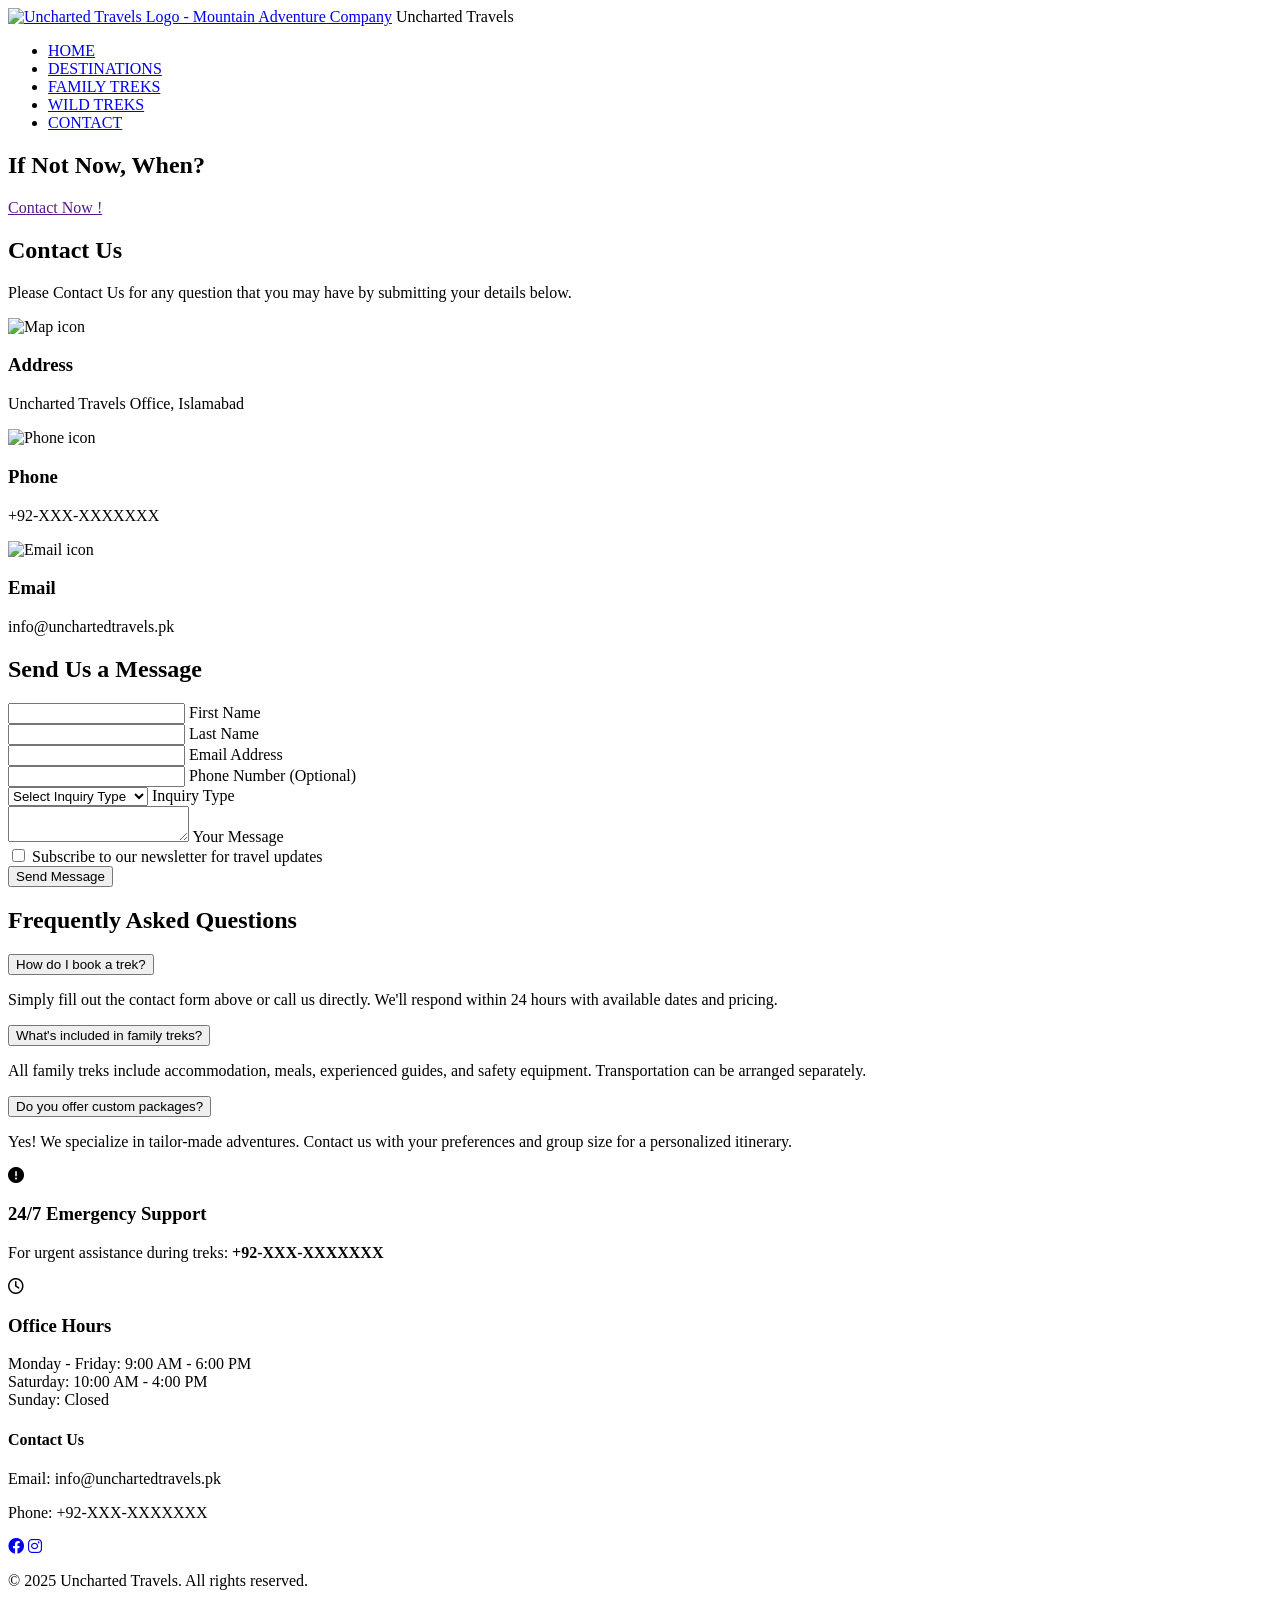
==== contact.html @ 553282b7 "Add files via upload" ====
<!DOCTYPE html>
<html lang="en">

<head>
	<meta charset="utf-8">
	<meta name="viewport" content="width=device-width, initial-scale=1">
	<title>contact</title>
    <link rel="stylesheet" href="https://cdnjs.cloudflare.com/ajax/libs/font-awesome/6.0.0/css/all.min.css">
	<link rel="stylesheet" type="text/css" href="StyleSheet\contact style3.css">
	<link rel="icon" type="image/png" href="htmlpictures/favicon-32x32.png">
</head>

<body>
	<section class="header">

		<nav>
			<a href="index.html"><img src="htmlpictures/Logo1.png"
					alt="Uncharted Travels Logo - Mountain Adventure Company"></a>
					<span class="logo-text">Uncharted Travels</span>
			<div class="nav-links">

				<ul>
					<li><a href="index.html">HOME</a></li>
					<li><a href="destination.html">DESTINATIONS</a></li>
					<li><a href="family.html">FAMILY TREKS</a></li>
					<li><a href="wildtrek.html">WILD TREKS</a></li>
					<li><a href="contact.html">CONTACT</a></li>
				</ul>
			</div>

		</nav>
		<div class="text-box">
			<h1>If Not Now, When?</h1>
			<a href="" class="head-btn">Contact Now !</a>

		</div>

	</section>
	<section class="body">
		<div class="contact">
			<h2>Contact Us</h2>
			<p>Please Contact Us for any question that you may have by submitting your details below.</p>
			<div class="container">
				<div class="contactinfo">
					<div class="box">
						<div class="icon"><img src="htmlpictures/maplogo.png" alt="Map icon"></div>
						<div class="text">
							<h3>Address</h3>
							<p> Uncharted Travels Office, Islamabad</p>

						</div>
					</div>
					<div class="box">
						<div class="icon"><img src="htmlpictures/phonelogo.png" alt="Phone icon"></div>
						<div class="text">
							<h3>Phone</h3>
							<p>+92-XXX-XXXXXXX</p>

						</div>
					</div>
					<div class="box">
						<div class="icon"><img src="htmlpictures/maillogo.png" alt="Email icon"></div>
						<div class="text">
							<h3>Email</h3>
							<p>info@unchartedtravels.pk </p>

						</div>
				</div>
				<div class="ContactForm" id="contact-form">
					<form action="submit-form.php" method="POST">
						<h2>Send Us a Message</h2>

						<div class="form-row">
							<div class="inputbox">
								<input type="text" name="firstname" required>
								<span>First Name</span>
							</div>
							<div class="inputbox">
								<input type="text" name="lastname" required>
								<span>Last Name</span>
							</div>
						</div>

						<div class="inputbox">
							<input type="email" name="email" required>
							<span>Email Address</span>
						</div>

						<div class="inputbox">
							<input type="tel" name="phone">
							<span>Phone Number (Optional)</span>
						</div>

						<div class="inputbox">
							<select name="inquiry_type" required>
								<option value="">Select Inquiry Type</option>
								<option value="booking">Booking Request</option>
								<option value="information">General Information</option>
								<option value="custom">Custom Package</option>
								<option value="support">Customer Support</option>
							</select>
							<span class="select-label">Inquiry Type</span>
						</div>

						<div class="inputbox">
							<textarea name="message" required minlength="10"></textarea>
							<span>Your Message</span>
						</div>

						<div class="checkbox-container">
							<input type="checkbox" id="newsletter" name="newsletter">
							<label for="newsletter">Subscribe to our newsletter for travel updates</label>
						</div>

						<div class="inputbox">
							<input type="submit" value="Send Message" class="submit-btn">
						</div>

						<!-- Success message (hidden by default) -->
						<div class="success-message" style="display: none;">
							<i class="fas fa-check-circle"></i>
							<p>Thank you! We'll get back to you within 24 hours.</p>
						</div>
					</form>
				</div>
			</div>
			<section class="faq-section">
				<h2>Frequently Asked Questions</h2>
				<div class="faq-container">
					<div class="faq-item">
						<button class="faq-question">How do I book a trek?</button>
						<div class="faq-answer">
							<p>Simply fill out the contact form above or call us directly. We'll respond within 24 hours
								with available dates and pricing.</p>
						</div>
					</div>
					<div class="faq-item">
						<button class="faq-question">What's included in family treks?</button>
						<div class="faq-answer">
							<p>All family treks include accommodation, meals, experienced guides, and safety equipment.
								Transportation can be arranged separately.</p>
						</div>
					</div>
					<div class="faq-item">
						<button class="faq-question">Do you offer custom packages?</button>
						<div class="faq-answer">
							<p>Yes! We specialize in tailor-made adventures. Contact us with your preferences and group
								size for a personalized itinerary.</p>
						</div>
					</div>
				</div>
			</section>
			<section class="emergency-banner">
				<div class="emergency-content">
					<i class="fas fa-exclamation-circle"></i>
					<div>
						<h3>24/7 Emergency Support</h3>
						<p>For urgent assistance during treks: <strong>+92-XXX-XXXXXXX</strong></p>
					</div>
				</div>
			</section>
			
			<div class="box">
				<div class="icon"><i class="far fa-clock"></i></div>
				<div class="text">
					<h3>Office Hours</h3>
					<p>Monday - Friday: 9:00 AM - 6:00 PM<br>
						Saturday: 10:00 AM - 4:00 PM<br>
						Sunday: Closed</p>
				</div>
			</div>

	</section>
	<footer>
		<div class="footer-content">
			<div class="contact-info">
				<h4>Contact Us</h4>
				<p>Email: info@unchartedtravels.pk</p>
				<p>Phone: +92-XXX-XXXXXXX</p>
			</div>
			<div class="social-links">
				<a href="#" aria-label="Facebook"><i class="fab fa-facebook"></i></a>
				<a href="#" aria-label="Instagram"><i class="fab fa-instagram"></i></a>
			</div>
		</div>
		<p class="copyright">&copy; 2025 Uncharted Travels. All rights reserved.</p>
	</footer>

</body>

</html>
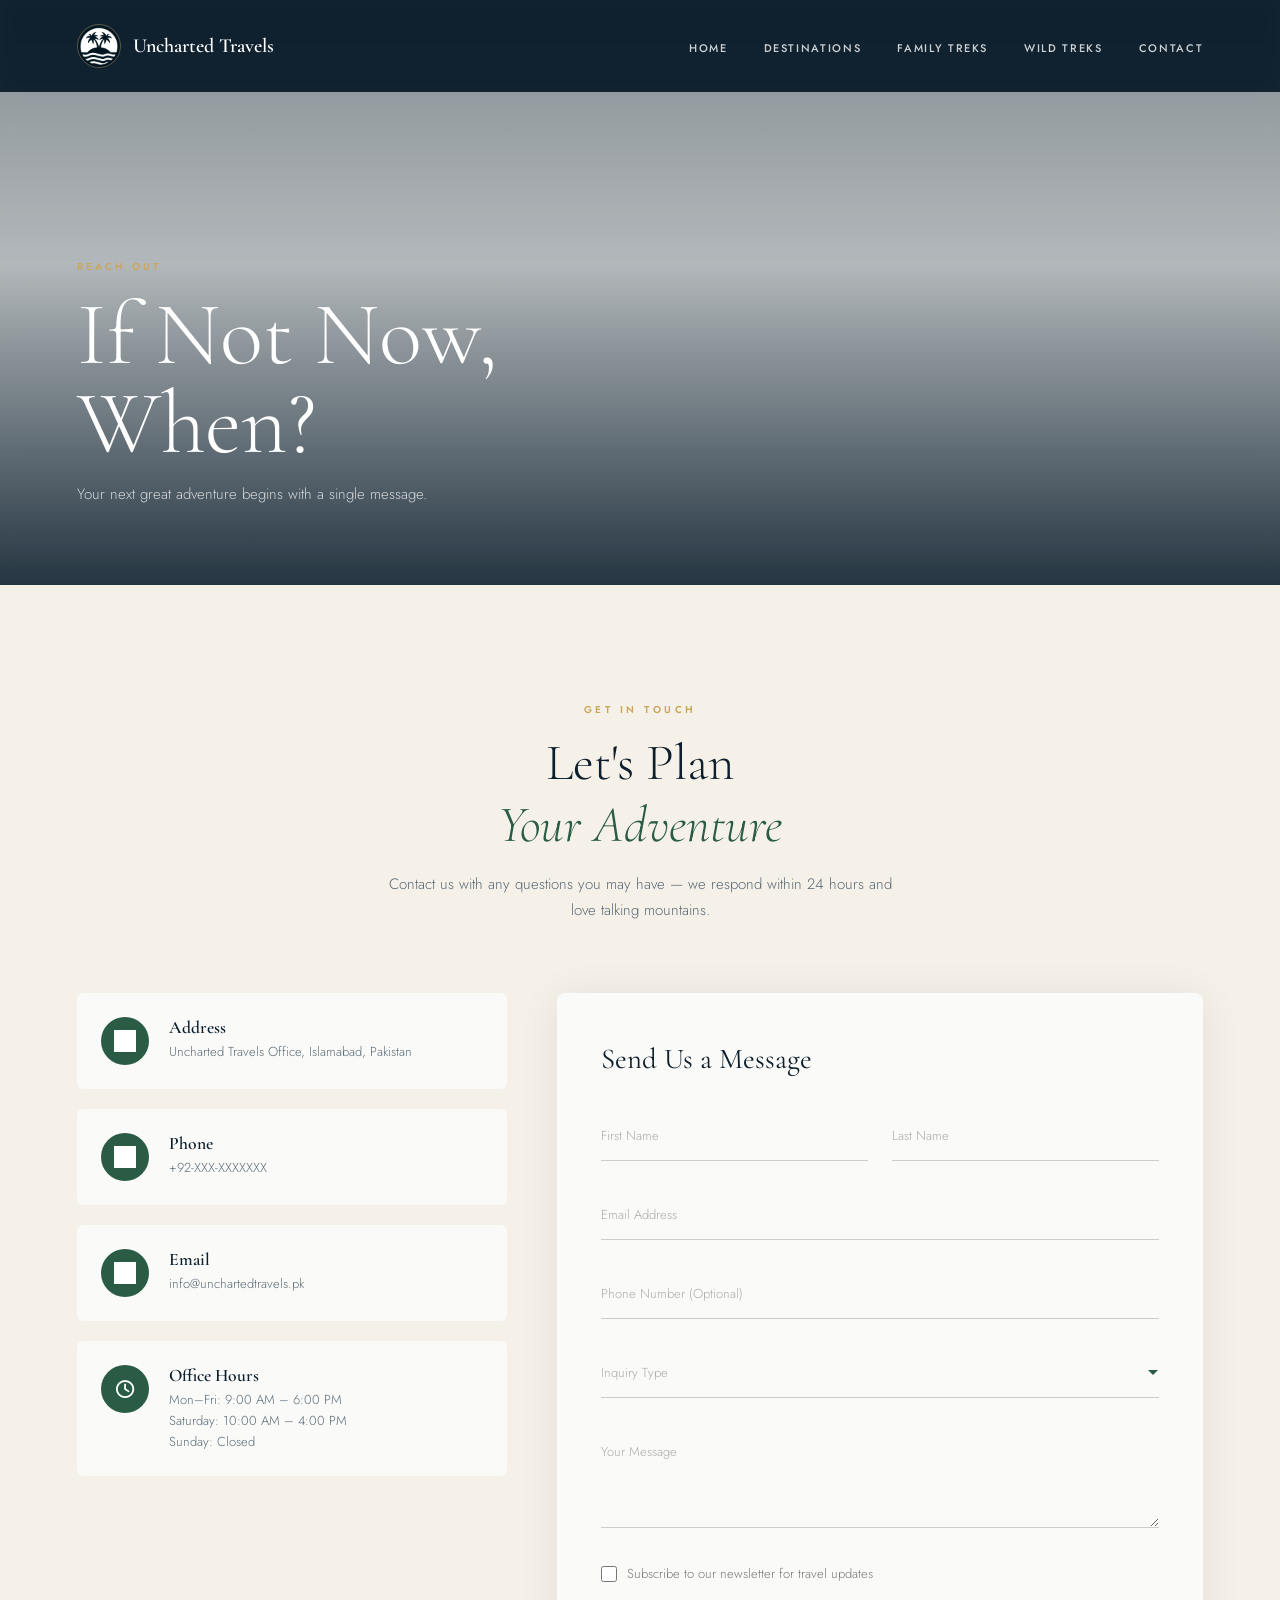
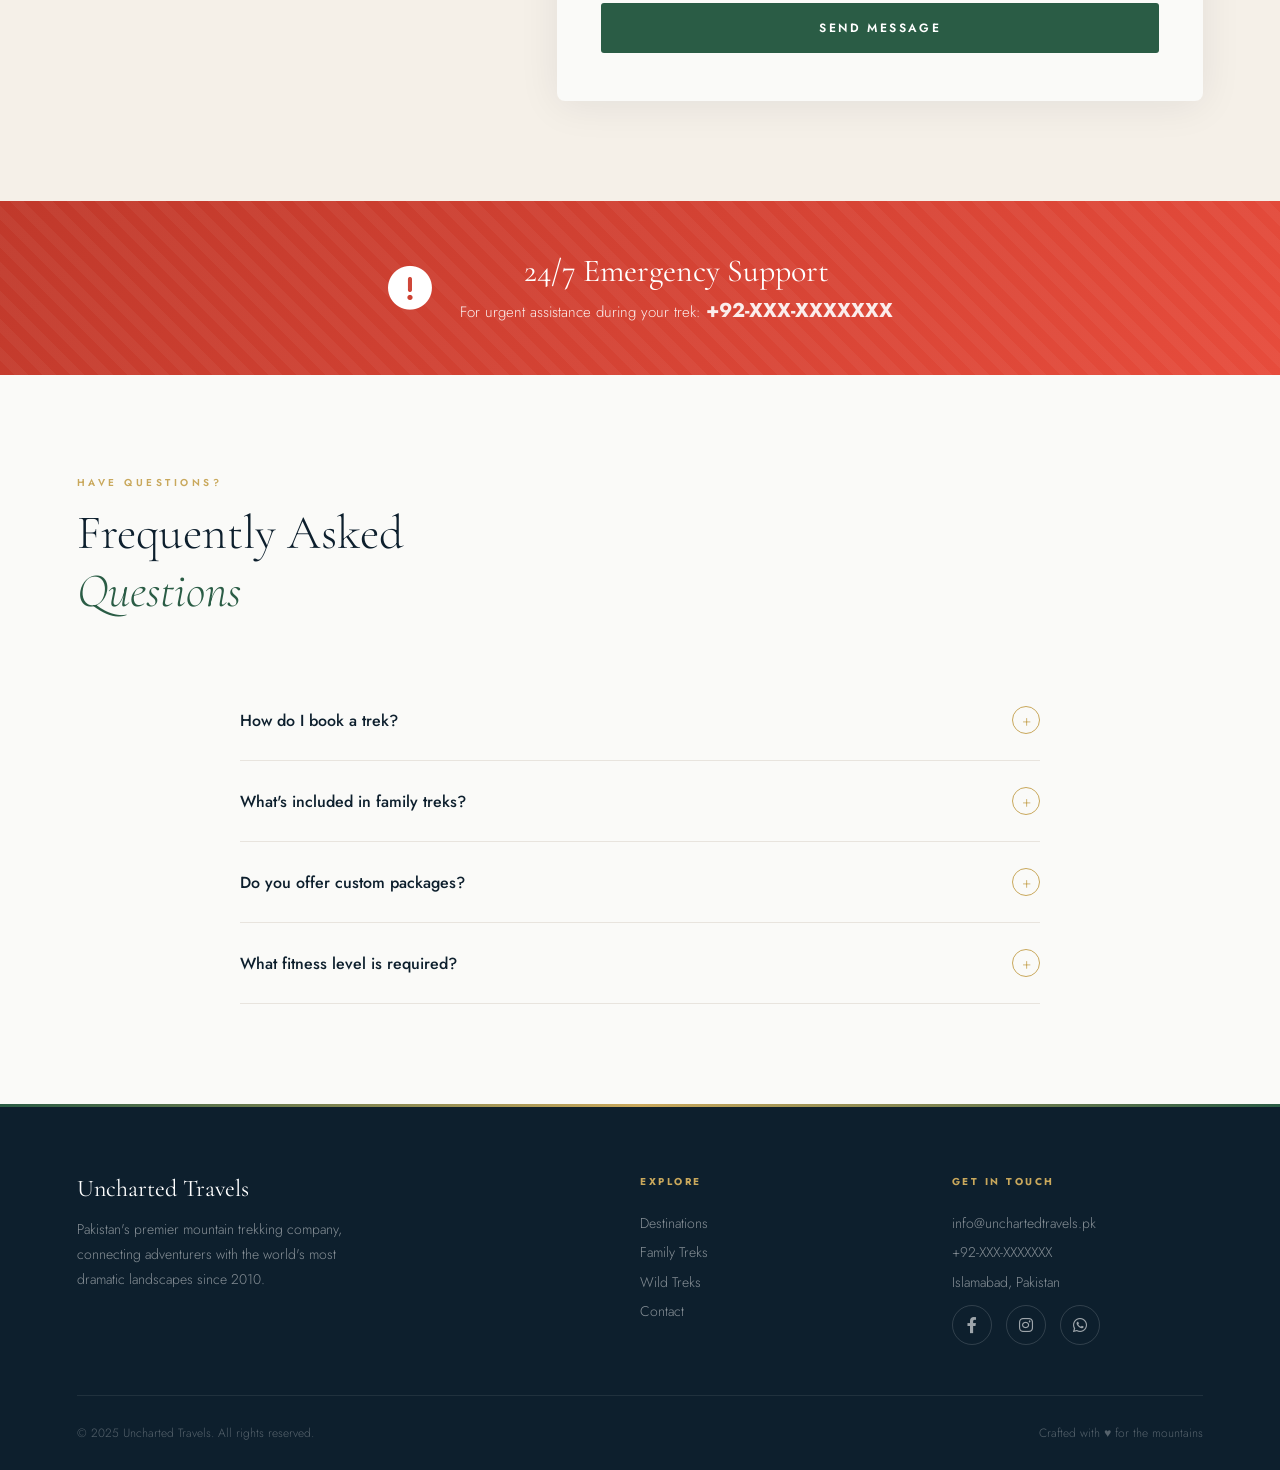
==== commit bd84abb7: "fix: safari compat + inline style cleanup" ====
--- a/contact.html
+++ b/contact.html
@@ -1,191 +1,368 @@
-<!DOCTYPE html>
-<html lang="en">
-
-<head>
-	<meta charset="utf-8">
-	<meta name="viewport" content="width=device-width, initial-scale=1">
-	<title>contact</title>
-    <link rel="stylesheet" href="https://cdnjs.cloudflare.com/ajax/libs/font-awesome/6.0.0/css/all.min.css">
-	<link rel="stylesheet" type="text/css" href="StyleSheet\contact style3.css">
-	<link rel="icon" type="image/png" href="htmlpictures/favicon-32x32.png">
-</head>
-
-<body>
-	<section class="header">
-
-		<nav>
-			<a href="index.html"><img src="htmlpictures/Logo1.png"
-					alt="Uncharted Travels Logo - Mountain Adventure Company"></a>
-					<span class="logo-text">Uncharted Travels</span>
-			<div class="nav-links">
-
-				<ul>
-					<li><a href="index.html">HOME</a></li>
-					<li><a href="destination.html">DESTINATIONS</a></li>
-					<li><a href="family.html">FAMILY TREKS</a></li>
-					<li><a href="wildtrek.html">WILD TREKS</a></li>
-					<li><a href="contact.html">CONTACT</a></li>
-				</ul>
-			</div>
-
-		</nav>
-		<div class="text-box">
-			<h1>If Not Now, When?</h1>
-			<a href="" class="head-btn">Contact Now !</a>
-
-		</div>
-
-	</section>
-	<section class="body">
-		<div class="contact">
-			<h2>Contact Us</h2>
-			<p>Please Contact Us for any question that you may have by submitting your details below.</p>
-			<div class="container">
-				<div class="contactinfo">
-					<div class="box">
-						<div class="icon"><img src="htmlpictures/maplogo.png" alt="Map icon"></div>
-						<div class="text">
-							<h3>Address</h3>
-							<p> Uncharted Travels Office, Islamabad</p>
-
-						</div>
-					</div>
-					<div class="box">
-						<div class="icon"><img src="htmlpictures/phonelogo.png" alt="Phone icon"></div>
-						<div class="text">
-							<h3>Phone</h3>
-							<p>+92-XXX-XXXXXXX</p>
-
-						</div>
-					</div>
-					<div class="box">
-						<div class="icon"><img src="htmlpictures/maillogo.png" alt="Email icon"></div>
-						<div class="text">
-							<h3>Email</h3>
-							<p>info@unchartedtravels.pk </p>
-
-						</div>
-				</div>
-				<div class="ContactForm" id="contact-form">
-					<form action="submit-form.php" method="POST">
-						<h2>Send Us a Message</h2>
-
-						<div class="form-row">
-							<div class="inputbox">
-								<input type="text" name="firstname" required>
-								<span>First Name</span>
-							</div>
-							<div class="inputbox">
-								<input type="text" name="lastname" required>
-								<span>Last Name</span>
-							</div>
-						</div>
-
-						<div class="inputbox">
-							<input type="email" name="email" required>
-							<span>Email Address</span>
-						</div>
-
-						<div class="inputbox">
-							<input type="tel" name="phone">
-							<span>Phone Number (Optional)</span>
-						</div>
-
-						<div class="inputbox">
-							<select name="inquiry_type" required>
-								<option value="">Select Inquiry Type</option>
-								<option value="booking">Booking Request</option>
-								<option value="information">General Information</option>
-								<option value="custom">Custom Package</option>
-								<option value="support">Customer Support</option>
-							</select>
-							<span class="select-label">Inquiry Type</span>
-						</div>
-
-						<div class="inputbox">
-							<textarea name="message" required minlength="10"></textarea>
-							<span>Your Message</span>
-						</div>
-
-						<div class="checkbox-container">
-							<input type="checkbox" id="newsletter" name="newsletter">
-							<label for="newsletter">Subscribe to our newsletter for travel updates</label>
-						</div>
-
-						<div class="inputbox">
-							<input type="submit" value="Send Message" class="submit-btn">
-						</div>
-
-						<!-- Success message (hidden by default) -->
-						<div class="success-message" style="display: none;">
-							<i class="fas fa-check-circle"></i>
-							<p>Thank you! We'll get back to you within 24 hours.</p>
-						</div>
-					</form>
-				</div>
-			</div>
-			<section class="faq-section">
-				<h2>Frequently Asked Questions</h2>
-				<div class="faq-container">
-					<div class="faq-item">
-						<button class="faq-question">How do I book a trek?</button>
-						<div class="faq-answer">
-							<p>Simply fill out the contact form above or call us directly. We'll respond within 24 hours
-								with available dates and pricing.</p>
-						</div>
-					</div>
-					<div class="faq-item">
-						<button class="faq-question">What's included in family treks?</button>
-						<div class="faq-answer">
-							<p>All family treks include accommodation, meals, experienced guides, and safety equipment.
-								Transportation can be arranged separately.</p>
-						</div>
-					</div>
-					<div class="faq-item">
-						<button class="faq-question">Do you offer custom packages?</button>
-						<div class="faq-answer">
-							<p>Yes! We specialize in tailor-made adventures. Contact us with your preferences and group
-								size for a personalized itinerary.</p>
-						</div>
-					</div>
-				</div>
-			</section>
-			<section class="emergency-banner">
-				<div class="emergency-content">
-					<i class="fas fa-exclamation-circle"></i>
-					<div>
-						<h3>24/7 Emergency Support</h3>
-						<p>For urgent assistance during treks: <strong>+92-XXX-XXXXXXX</strong></p>
-					</div>
-				</div>
-			</section>
-			
-			<div class="box">
-				<div class="icon"><i class="far fa-clock"></i></div>
-				<div class="text">
-					<h3>Office Hours</h3>
-					<p>Monday - Friday: 9:00 AM - 6:00 PM<br>
-						Saturday: 10:00 AM - 4:00 PM<br>
-						Sunday: Closed</p>
-				</div>
-			</div>
-
-	</section>
-	<footer>
-		<div class="footer-content">
-			<div class="contact-info">
-				<h4>Contact Us</h4>
-				<p>Email: info@unchartedtravels.pk</p>
-				<p>Phone: +92-XXX-XXXXXXX</p>
-			</div>
-			<div class="social-links">
-				<a href="#" aria-label="Facebook"><i class="fab fa-facebook"></i></a>
-				<a href="#" aria-label="Instagram"><i class="fab fa-instagram"></i></a>
-			</div>
-		</div>
-		<p class="copyright">&copy; 2025 Uncharted Travels. All rights reserved.</p>
-	</footer>
-
-</body>
-
-</html>+<!DOCTYPE html>
+<html lang="en">
+<head>
+  <meta charset="UTF-8"> <meta name="description" content="Get in touch with us to learn more about our trekking adventures and book your next outdoor experience.">
+  <meta name="viewport" content="width=device-width, initial-scale=1.0">
+  <title>Contact — Uncharted Travels</title>
+  <link rel="icon" type="image/png" href="htmlpictures/favicon-32x32.png">
+  <link rel="preconnect" href="https://fonts.googleapis.com">
+  <link href="https://fonts.googleapis.com/css2?family=Cormorant+Garamond:ital,wght@0,300;0,400;0,600;1,300;1,400&family=Jost:wght@300;400;500;600&display=swap" rel="stylesheet">
+  <link rel="stylesheet" href="https://cdnjs.cloudflare.com/ajax/libs/font-awesome/6.0.0/css/all.min.css">
+  <style>
+    :root {
+      --ink:#0D1F2D; --forest:#2A5C45; --gold:#C9A85C;
+      --ivory:#F5F0E8; --white:#FAFAF8;
+      --font-display:'Cormorant Garamond',Georgia,serif;
+      --font-body:'Jost',sans-serif;
+    }
+    *,*::before,*::after{margin:0;padding:0;box-sizing:border-box;}
+    html{scroll-behavior:smooth;}
+    body{font-family:var(--font-body);background:var(--white);color:var(--ink);-webkit-backdrop-filter:blur(8px);backdrop-filter:blur(8px);overflow-x:hidden;}
+
+    nav{position:fixed;top:0;left:0;right:0;z-index:100;display:flex;align-items:center;justify-content:space-between;padding:24px 6%;background:rgba(13,31,45,0.95);-webkit-backdrop-filter:blur(8px);backdrop-filter:blur(8px);}
+    .nav-brand{display:flex;align-items:center;gap:12px;text-decoration:none;}
+    .nav-brand img{width:44px;height:44px;border-radius:50%;object-fit:cover;border:1px solid rgba(201,168,92,0.4);}
+    .nav-brand span{color:#fff;font-family:var(--font-display);font-size:20px;font-weight:600;}
+    .nav-links ul{list-style:none;display:flex;gap:36px;}
+    .nav-links ul li a{color:rgba(255,255,255,0.8);text-decoration:none;font-size:11px;font-weight:500;letter-spacing:0.15em;text-transform:uppercase;position:relative;transition:color 0.3s;}
+    .nav-links ul li a::after{content:'';position:absolute;bottom:-4px;left:0;width:0;height:1px;background:var(--gold);transition:width 0.4s;}
+    .nav-links ul li a:hover{color:#fff;}
+    .nav-links ul li a:hover::after{width:100%;}
+
+    /* HERO */
+    .page-hero{min-height:65vh;position:relative;display:flex;align-items:flex-end;padding:0 6% 80px;
+      background-image:linear-gradient(to top,rgba(13,31,45,0.9) 0%,rgba(13,31,45,0.3) 55%,rgba(13,31,45,0.5) 100%),
+      url('Csspictures/conback.JPG');background-size:cover;background-position:center;}
+    .page-hero-content{color:#fff;}
+    .page-hero-content .tag{font-size:10px;font-weight:600;letter-spacing:0.3em;text-transform:uppercase;color:var(--gold);display:block;margin-bottom:16px;}
+    .page-hero-content h1{font-family:var(--font-display);font-size:clamp(3rem,7vw,6rem);font-weight:300;line-height:1;}
+    .page-hero-content p{font-size:15px;font-weight:300;opacity:0.75;margin-top:14px;}
+
+    /* CONTACT SECTION */
+    .contact-section{padding:100px 6%;background:var(--ivory);}
+    .contact-intro{text-align:center;margin-bottom:70px;}
+    .contact-intro .label{font-size:10px;font-weight:600;letter-spacing:0.35em;text-transform:uppercase;color:var(--gold);margin-bottom:14px;}
+    .contact-intro h2{font-family:var(--font-display);font-size:clamp(2.2rem,4vw,3.5rem);font-weight:300;color:var(--ink);}
+    .contact-intro h2 em{font-style:italic;color:var(--forest);}
+    .contact-intro p{font-size:15px;font-weight:300;color:#5a6a76;margin-top:16px;max-width:520px;margin-left:auto;margin-right:auto;line-height:1.7;}
+
+    /* 2-col layout */
+    .contact-grid{display:grid;grid-template-columns:1fr 1.5fr;gap:50px;align-items:start;}
+
+    /* INFO BOXES - FIX: properly closed .contactinfo in HTML below */
+    .contactinfo{display:flex;flex-direction:column;gap:20px;}
+    .info-box{display:flex;align-items:flex-start;gap:20px;padding:24px;background:var(--white);border-radius:6px;transition:all 0.3s;}
+    .info-box:hover{transform:translateX(6px);box-shadow:0 8px 30px rgba(13,31,45,0.08);}
+    .info-box .icon{width:48px;height:48px;background:var(--forest);border-radius:50%;display:flex;align-items:center;justify-content:center;flex-shrink:0;}
+    .info-box .icon img{width:22px;height:22px;filter:brightness(0) invert(1);}
+    .info-box .icon i{color:#fff;font-size:18px;}
+    .info-box h3{font-family:var(--font-display);font-size:1.1rem;font-weight:600;color:var(--ink);margin-bottom:4px;}
+    .info-box p{font-size:13px;color:#5a6a76;font-weight:300;line-height:1.6;}
+
+    /* FORM */
+    .contact-form-wrap{background:var(--white);padding:48px 44px;border-radius:8px;box-shadow:0 4px 40px rgba(13,31,45,0.08);}
+    .contact-form-wrap h3{font-family:var(--font-display);font-size:1.8rem;font-weight:400;color:var(--ink);margin-bottom:36px;}
+    .form-row{display:grid;grid-template-columns:1fr 1fr;gap:24px;}
+    .field{position:relative;margin-bottom:30px;}
+    .field input,.field textarea,.field select{width:100%;padding:14px 0;font-size:14px;color:var(--ink);border:none;border-bottom:1.5px solid #d0cdc9;outline:none;background:transparent;font-family:var(--font-body);transition:border-color 0.3s;}
+    .field textarea{min-height:100px;resize:vertical;}
+    .field select{cursor:pointer;appearance:none;background-image:url("data:image/svg+xml,%3Csvg xmlns='http://www.w3.org/2000/svg' width='12' height='12' viewBox='0 0 12 12'%3E%3Cpath fill='%232A5C45' d='M6 8L1 3h10z'/%3E%3C/svg%3E");background-repeat:no-repeat;background-position:right center;padding-right:20px;}
+    .field input:focus,.field textarea:focus,.field select:focus{border-bottom-color:var(--forest);}
+    .field label{position:absolute;left:0;top:14px;font-size:13px;color:#aaa;pointer-events:none;transition:all 0.3s;font-weight:300;}
+    .field input:focus~label,.field input:not(:placeholder-shown)~label,
+    .field textarea:focus~label,.field textarea:valid~label,
+    .field select:focus~label,.field select:valid~label{top:-6px;font-size:11px;color:var(--forest);letter-spacing:0.05em;font-weight:500;}
+    .checkbox-row{display:flex;align-items:center;gap:10px;margin:20px 0;font-size:13px;color:#777;font-weight:300;}
+    .checkbox-row input[type="checkbox"]{width:16px;height:16px;accent-color:var(--forest);}
+    .btn-submit{width:100%;padding:16px;background:var(--forest);color:#fff;border:none;border-radius:3px;font-family:var(--font-body);font-size:12px;font-weight:600;letter-spacing:0.2em;text-transform:uppercase;cursor:pointer;transition:all 0.3s;}
+    .btn-submit:hover{background:var(--ink);transform:translateY(-2px);box-shadow:0 10px 30px rgba(13,31,45,0.2);}
+    .success-msg{display:none;background:#f0faf5;border-left:4px solid var(--forest);color:var(--forest);padding:20px;border-radius:4px;margin-top:20px;text-align:center;}
+    .success-msg i{font-size:28px;margin-bottom:8px;display:block;}
+
+    /* EMERGENCY */
+    .emergency{background:linear-gradient(135deg,#c0392b,#e74c3c);color:#fff;padding:50px 6%;text-align:center;position:relative;overflow:hidden;}
+    .emergency::before{content:'';position:absolute;inset:0;background:repeating-linear-gradient(45deg,transparent,transparent 10px,rgba(255,255,255,0.04) 10px,rgba(255,255,255,0.04) 20px);animation:stripes 20s linear infinite;}
+    @keyframes stripes{to{background-position:100px 100px;}}
+    .emergency-inner{position:relative;z-index:1;display:flex;align-items:center;justify-content:center;gap:28px;flex-wrap:wrap;}
+    .emergency i{font-size:44px;animation:pulse 2s infinite;}
+    @keyframes pulse{0%,100%{transform:scale(1);}50%{transform:scale(1.1);}}
+    .emergency h3{font-family:var(--font-display);font-size:2rem;font-weight:400;margin-bottom:6px;}
+    .emergency p{font-size:15px;opacity:0.9;font-weight:300;}
+    .emergency strong{font-size:20px;}
+
+    /* FAQ */
+    .faq-section{padding:100px 6%;background:var(--white);}
+    .faq-section .label{font-size:10px;font-weight:600;letter-spacing:0.35em;text-transform:uppercase;color:var(--gold);margin-bottom:14px;}
+    .faq-section h2{font-family:var(--font-display);font-size:clamp(2rem,4vw,3rem);font-weight:300;color:var(--ink);margin-bottom:60px;}
+    .faq-section h2 em{font-style:italic;color:var(--forest);}
+    .faq-list{max-width:800px;margin:0 auto;}
+    .faq-item{border-bottom:1px solid #e8e4de;overflow:hidden;}
+    .faq-btn{width:100%;display:flex;justify-content:space-between;align-items:center;padding:26px 0;background:none;border:none;cursor:pointer;font-family:var(--font-body);font-size:16px;font-weight:500;color:var(--ink);text-align:left;transition:color 0.3s;}
+    .faq-btn:hover{color:var(--forest);}
+    .faq-btn .icon{width:28px;height:28px;border-radius:50%;border:1.5px solid var(--gold);display:flex;align-items:center;justify-content:center;flex-shrink:0;color:var(--gold);font-size:16px;transition:all 0.3s;font-weight:300;}
+    .faq-item.open .faq-btn{color:var(--forest);}
+    .faq-item.open .faq-btn .icon{background:var(--forest);border-color:var(--forest);color:#fff;transform:rotate(45deg);}
+    .faq-answer{max-height:0;overflow:hidden;transition:max-height 0.4s ease,padding 0.4s ease;}
+    .faq-item.open .faq-answer{max-height:300px;}
+    .faq-answer p{padding-bottom:26px;font-size:14px;font-weight:300;color:#5a6a76;line-height:1.9;}
+
+    /* FOOTER */
+    footer{background:var(--ink);color:#fff;padding:70px 6% 28px;position:relative;}
+    footer::before{content:'';position:absolute;top:0;left:0;right:0;height:3px;background:linear-gradient(90deg,var(--forest),var(--gold),var(--forest));}
+    .footer-grid{display:grid;grid-template-columns:2fr 1fr 1fr;gap:60px;margin-bottom:50px;}
+    .footer-brand h4{font-family:var(--font-display);font-size:1.5rem;font-weight:400;margin-bottom:14px;}
+    .footer-brand p{color:rgba(255,255,255,0.5);font-size:14px;line-height:1.8;font-weight:300;max-width:280px;}
+    .footer-col h5{font-size:10px;letter-spacing:0.25em;text-transform:uppercase;color:var(--gold);margin-bottom:20px;}
+    .footer-col p,.footer-col a{color:rgba(255,255,255,0.5);font-size:14px;line-height:2.1;font-weight:300;text-decoration:none;display:block;transition:color 0.3s;}
+    .footer-col a:hover{color:var(--gold);}
+    .social-row{display:flex;gap:14px;margin-top:8px;}
+    .social-row a{width:40px;height:40px;border-radius:50%;border:1px solid rgba(255,255,255,0.15);display:flex;align-items:center;justify-content:center;color:rgba(255,255,255,0.6);font-size:16px;text-decoration:none;transition:all 0.3s;}
+    .social-row a:hover{background:var(--gold);border-color:var(--gold);color:var(--ink);transform:translateY(-3px);}
+    .footer-bottom{border-top:1px solid rgba(255,255,255,0.08);padding-top:28px;display:flex;justify-content:space-between;align-items:center;}
+    .footer-bottom p{font-size:12px;color:rgba(255,255,255,0.3);font-weight:300;}
+
+    .reveal{opacity:0;transform:translateY(24px);transition:opacity 0.7s ease,transform 0.7s ease;}
+    .reveal.visible{opacity:1;transform:translateY(0);}
+
+    @media(max-width:900px){.contact-grid{grid-template-columns:1fr;}.footer-grid{grid-template-columns:1fr 1fr;}}
+    @media(max-width:600px){.nav-links{display:none;}.form-row{grid-template-columns:1fr;}.contact-form-wrap{padding:32px 24px;}.footer-grid{grid-template-columns:1fr;}.footer-bottom{flex-direction:column;gap:12px;}.emergency-inner{flex-direction:column;text-align:center;}}
+  </style>
+</head>
+<body>
+  <nav>
+    <a href="index.html" class="nav-brand">
+      <img src="htmlpictures/Logo1.png" alt="Uncharted Travels">
+      <span>Uncharted Travels</span>
+    </a>
+    <div class="nav-links">
+      <ul>
+        <li><a href="index.html">Home</a></li>
+        <li><a href="destination.html">Destinations</a></li>
+        <li><a href="family.html">Family Treks</a></li>
+        <li><a href="wildtrek.html">Wild Treks</a></li>
+        <li><a href="contact.html">Contact</a></li>
+      </ul>
+    </div>
+  </nav>
+
+  <section class="page-hero">
+    <div class="page-hero-content">
+      <span class="tag">Reach Out</span>
+      <h1>If Not Now,<br>When?</h1>
+      <p>Your next great adventure begins with a single message.</p>
+    </div>
+  </section>
+
+  <section class="contact-section">
+    <div class="contact-intro reveal">
+      <p class="label">Get In Touch</p>
+      <h2>Let's Plan<br><em>Your Adventure</em></h2>
+      <p>Contact us with any questions you may have — we respond within 24 hours and love talking mountains.</p>
+    </div>
+
+    <div class="contact-grid reveal">
+
+      <!-- ✅ FIX: .contactinfo is now properly closed before .contact-form-wrap -->
+      <div class="contactinfo">
+        <div class="info-box">
+          <div class="icon"><img src="htmlpictures/maplogo.png" alt="Map"></div>
+          <div>
+            <h3>Address</h3>
+            <p>Uncharted Travels Office, Islamabad, Pakistan</p>
+          </div>
+        </div>
+        <div class="info-box">
+          <div class="icon"><img src="htmlpictures/phonelogo.png" alt="Phone"></div>
+          <div>
+            <h3>Phone</h3>
+            <p>+92-XXX-XXXXXXX</p>
+          </div>
+        </div>
+        <div class="info-box">
+          <div class="icon"><img src="htmlpictures/maillogo.png" alt="Email"></div>
+          <div>
+            <h3>Email</h3>
+            <p>info@unchartedtravels.pk</p>
+          </div>
+        </div>
+        <div class="info-box">
+          <div class="icon"><i class="far fa-clock"></i></div>
+          <div>
+            <h3>Office Hours</h3>
+            <p>Mon–Fri: 9:00 AM – 6:00 PM<br>Saturday: 10:00 AM – 4:00 PM<br>Sunday: Closed</p>
+          </div>
+        </div>
+      </div><!-- ✅ .contactinfo closed here -->
+
+      <!-- FORM -->
+      <div class="contact-form-wrap">
+        <h3>Send Us a Message</h3>
+        <form id="contactForm" action="submit-form.php" method="POST">
+          <div class="form-row">
+            <div class="field">
+              <input type="text" name="firstname" id="fn" placeholder=" " required>
+              <label for="fn">First Name</label>
+            </div>
+            <div class="field">
+              <input type="text" name="lastname" id="ln" placeholder=" " required>
+              <label for="ln">Last Name</label>
+            </div>
+          </div>
+          <div class="field">
+            <input type="email" name="email" id="em" placeholder=" " required>
+            <label for="em">Email Address</label>
+          </div>
+          <div class="field">
+            <input type="tel" name="phone" id="ph" placeholder=" ">
+            <label for="ph">Phone Number (Optional)</label>
+          </div>
+          <div class="field">
+            <select name="inquiry_type" id="iq" required>
+              <option value="" disabled selected></option>
+              <option value="booking">Booking Request</option>
+              <option value="information">General Information</option>
+              <option value="custom">Custom Package</option>
+              <option value="support">Customer Support</option>
+            </select>
+            <label for="iq">Inquiry Type</label>
+          </div>
+          <div class="field">
+            <textarea name="message" id="msg" placeholder=" " required minlength="10"></textarea>
+            <label for="msg">Your Message</label>
+          </div>
+          <div class="checkbox-row">
+            <input type="checkbox" id="newsletter" name="newsletter">
+            <label for="newsletter">Subscribe to our newsletter for travel updates</label>
+          </div>
+          <button type="submit" class="btn-submit">Send Message</button>
+          <div class="success-msg" id="successMsg">
+            <i class="fas fa-check-circle"></i>
+            <p>Thank you! We'll get back to you within 24 hours.</p>
+          </div>
+        </form>
+      </div>
+
+    </div>
+  </section>
+
+  <!-- EMERGENCY BANNER -->
+  <section class="emergency reveal">
+    <div class="emergency-inner">
+      <i class="fas fa-exclamation-circle"></i>
+      <div>
+        <h3>24/7 Emergency Support</h3>
+        <p>For urgent assistance during your trek: <strong>+92-XXX-XXXXXXX</strong></p>
+      </div>
+    </div>
+  </section>
+
+  <!-- FAQ - FIX: JavaScript now wired up correctly -->
+  <section class="faq-section">
+    <div class="reveal">
+      <p class="label">Have Questions?</p>
+      <h2>Frequently Asked<br><em>Questions</em></h2>
+    </div>
+    <div class="faq-list reveal">
+      <div class="faq-item">
+        <button class="faq-btn" aria-expanded="false">
+          <span>How do I book a trek?</span>
+          <span class="icon">+</span>
+        </button>
+        <div class="faq-answer">
+          <p>Simply fill out the contact form above or call us directly. We'll respond within 24 hours with available dates and pricing for your chosen trek.</p>
+        </div>
+      </div>
+      <div class="faq-item">
+        <button class="faq-btn" aria-expanded="false">
+          <span>What's included in family treks?</span>
+          <span class="icon">+</span>
+        </button>
+        <div class="faq-answer">
+          <p>All family treks include accommodation, meals, experienced certified guides, and safety equipment. Transportation can be arranged separately for an additional fee.</p>
+        </div>
+      </div>
+      <div class="faq-item">
+        <button class="faq-btn" aria-expanded="false">
+          <span>Do you offer custom packages?</span>
+          <span class="icon">+</span>
+        </button>
+        <div class="faq-answer">
+          <p>Yes! We specialise in tailor-made adventures. Contact us with your preferences, dates, and group size and we'll design a personalised itinerary just for you.</p>
+        </div>
+      </div>
+      <div class="faq-item">
+        <button class="faq-btn" aria-expanded="false">
+          <span>What fitness level is required?</span>
+          <span class="icon">+</span>
+        </button>
+        <div class="faq-answer">
+          <p>We offer treks for all fitness levels, from gentle family walks to demanding multi-day expeditions. We'll match you to the right trek during our initial consultation.</p>
+        </div>
+      </div>
+    </div>
+  </section>
+
+  <footer>
+    <div class="footer-grid">
+      <div class="footer-brand">
+        <h4>Uncharted Travels</h4>
+        <p>Pakistan's premier mountain trekking company, connecting adventurers with the world's most dramatic landscapes since 2010.</p>
+      </div>
+      <div class="footer-col">
+        <h5>Explore</h5>
+        <a href="destination.html">Destinations</a>
+        <a href="family.html">Family Treks</a>
+        <a href="wildtrek.html">Wild Treks</a>
+        <a href="contact.html">Contact</a>
+      </div>
+      <div class="footer-col">
+        <h5>Get In Touch</h5>
+        <p>info@unchartedtravels.pk</p>
+        <p>+92-XXX-XXXXXXX</p>
+        <p>Islamabad, Pakistan</p>
+        <div class="social-row">
+          <a href="#" aria-label="Facebook"><i class="fab fa-facebook-f"></i></a>
+          <a href="#" aria-label="Instagram"><i class="fab fa-instagram"></i></a>
+          <a href="#" aria-label="WhatsApp"><i class="fab fa-whatsapp"></i></a>
+        </div>
+      </div>
+    </div>
+    <div class="footer-bottom">
+      <p>&copy; 2025 Uncharted Travels. All rights reserved.</p>
+      <p>Crafted with ♥ for the mountains</p>
+    </div>
+  </footer>
+
+  <script>
+    // ✅ FIX: FAQ accordion was missing JavaScript entirely — now implemented
+    document.querySelectorAll('.faq-btn').forEach(btn => {
+      btn.addEventListener('click', () => {
+        const item = btn.closest('.faq-item');
+        const isOpen = item.classList.contains('open');
+        // Close all
+        document.querySelectorAll('.faq-item').forEach(i => i.classList.remove('open'));
+        document.querySelectorAll('.faq-btn').forEach(b => b.setAttribute('aria-expanded','false'));
+        // Open clicked (toggle)
+        if (!isOpen) {
+          item.classList.add('open');
+          btn.setAttribute('aria-expanded', 'true');
+        }
+      });
+    });
+
+    // Form submit demo (preventDefault since PHP handler not present)
+    document.getElementById('contactForm').addEventListener('submit', function(e) {
+      e.preventDefault();
+      document.getElementById('successMsg').style.display = 'block';
+      this.reset();
+    });
+
+    // Reveal on scroll
+    const reveals = document.querySelectorAll('.reveal');
+    const obs = new IntersectionObserver(entries => entries.forEach((e,i) => {
+      if(e.isIntersecting) setTimeout(()=>e.target.classList.add('visible'), i*80);
+    }), {threshold:0.08});
+    reveals.forEach(el=>obs.observe(el));
+  </script>
+</body>
+</html>
